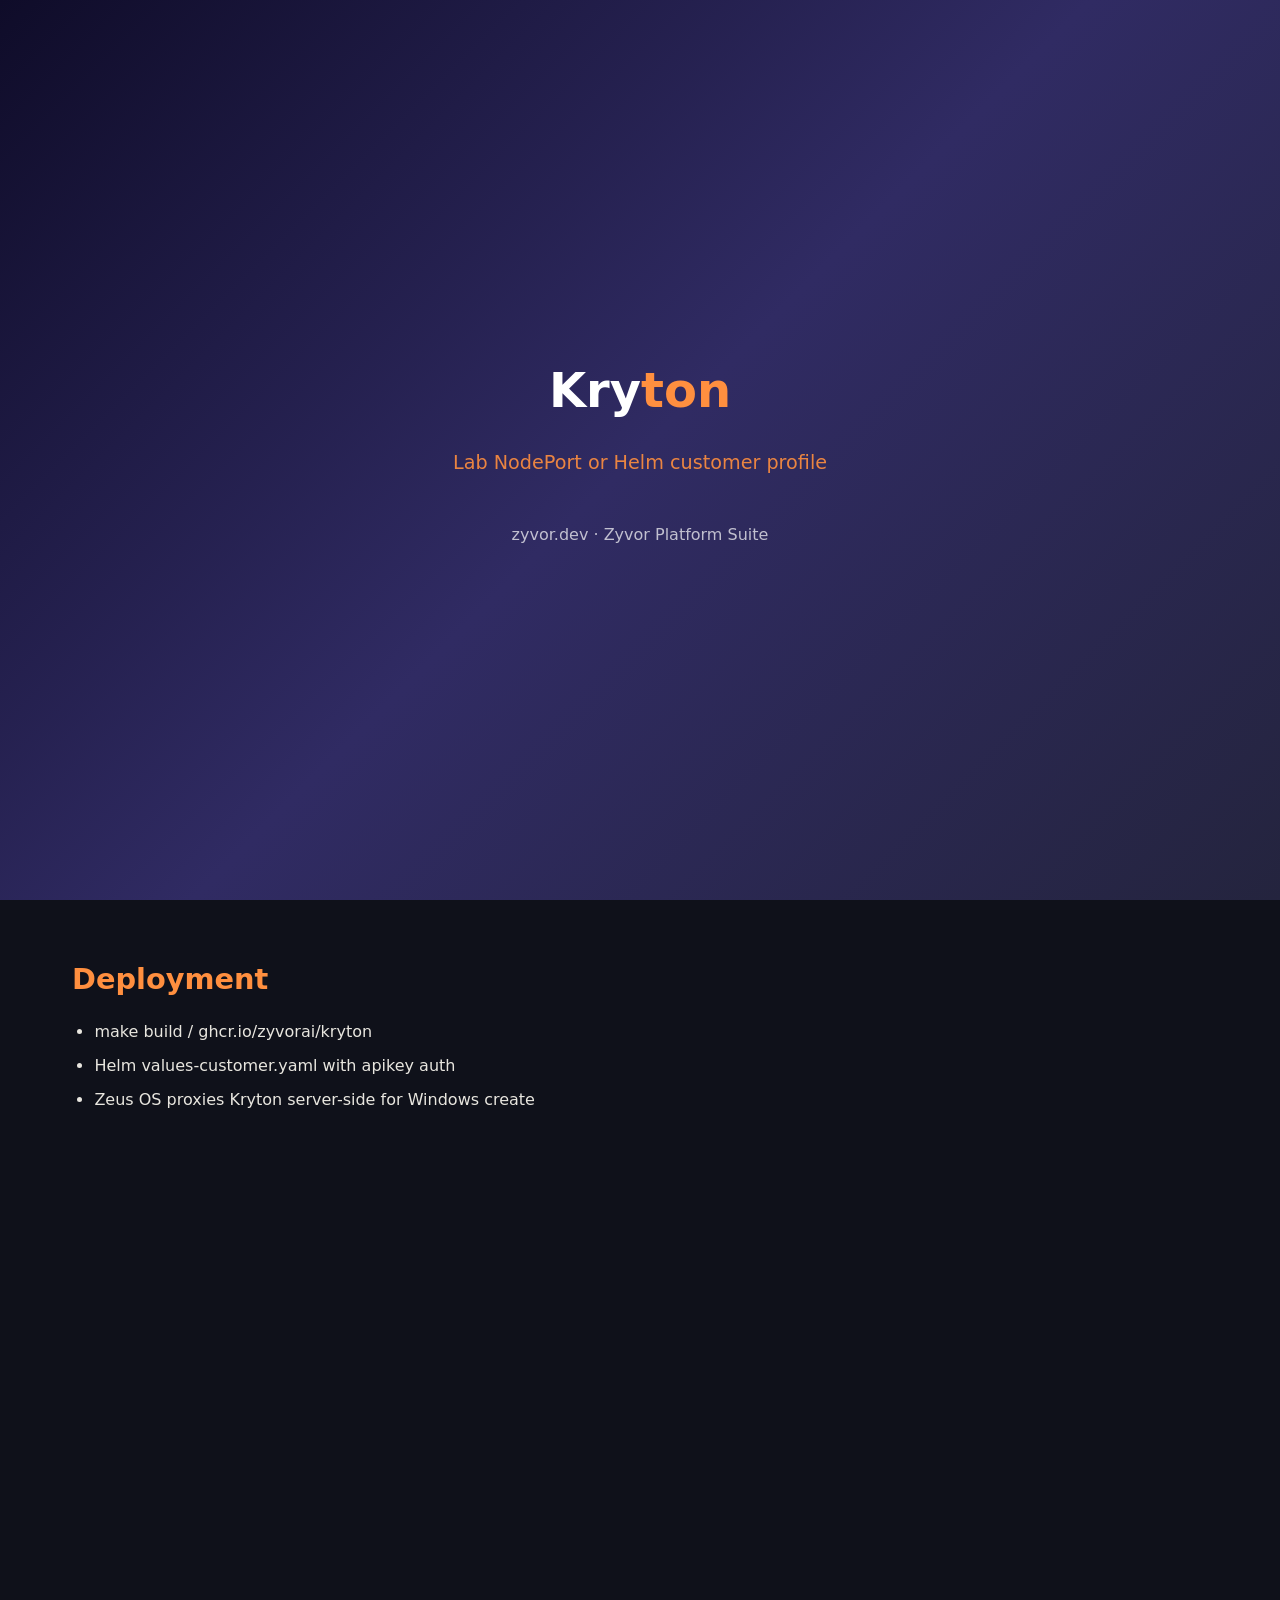
==== docs/client-presentations/03-kryton-deployment.html @ 90d777f3 "chore: add golden host e2e ledger script and client presentation decks scripts/e2e-kryton-golden-hos" ====
<!DOCTYPE html>
<html lang="en"><head><meta charset="UTF-8"><title>Deployment</title><style>
  @page { size: A4; margin: 0; }
  * { margin: 0; padding: 0; box-sizing: border-box; }
  body { font-family: 'Segoe UI', system-ui, sans-serif; color: #1a1a2e; background: #fff; line-height: 1.6; }
  .cover { height: 100vh; background: linear-gradient(135deg, #0f0c29, #302b63, #24243e); color: #fff; display: flex; flex-direction: column; justify-content: center; align-items: center; text-align: center; page-break-after: always; }
  .cover h1 { font-size: 3em; font-weight: 800; }
  .cover h1 span { color: #ff8f3f; }
  .cover h2 { font-size: 1.2em; font-weight: 300; opacity: 0.9; margin: 1em 0; max-width: 640px; }
  .page { min-height: 100vh; padding: 56px 72px; page-break-after: always; background: #0f111a; color: #e8e6df; }
  h2 { font-size: 1.8em; margin-bottom: 0.6em; color: #ff8f3f; }
  ul { margin: 1em 0 0 1.4em; }
  li { margin-bottom: 0.5em; }
</style></head>
<body>
<div class="cover"><h1>Kry<span>ton</span></h1><h2>Lab NodePort or Helm customer profile</h2><p style="opacity:0.7;margin-top:1.5em">zyvor.dev · Zyvor Platform Suite</p></div>
<div class="page"><h2>Deployment</h2><ul><li>make build / ghcr.io/zyvorai/kryton</li><li>Helm values-customer.yaml with apikey auth</li><li>Zeus OS proxies Kryton server-side for Windows create</li></ul></div>
</body></html>
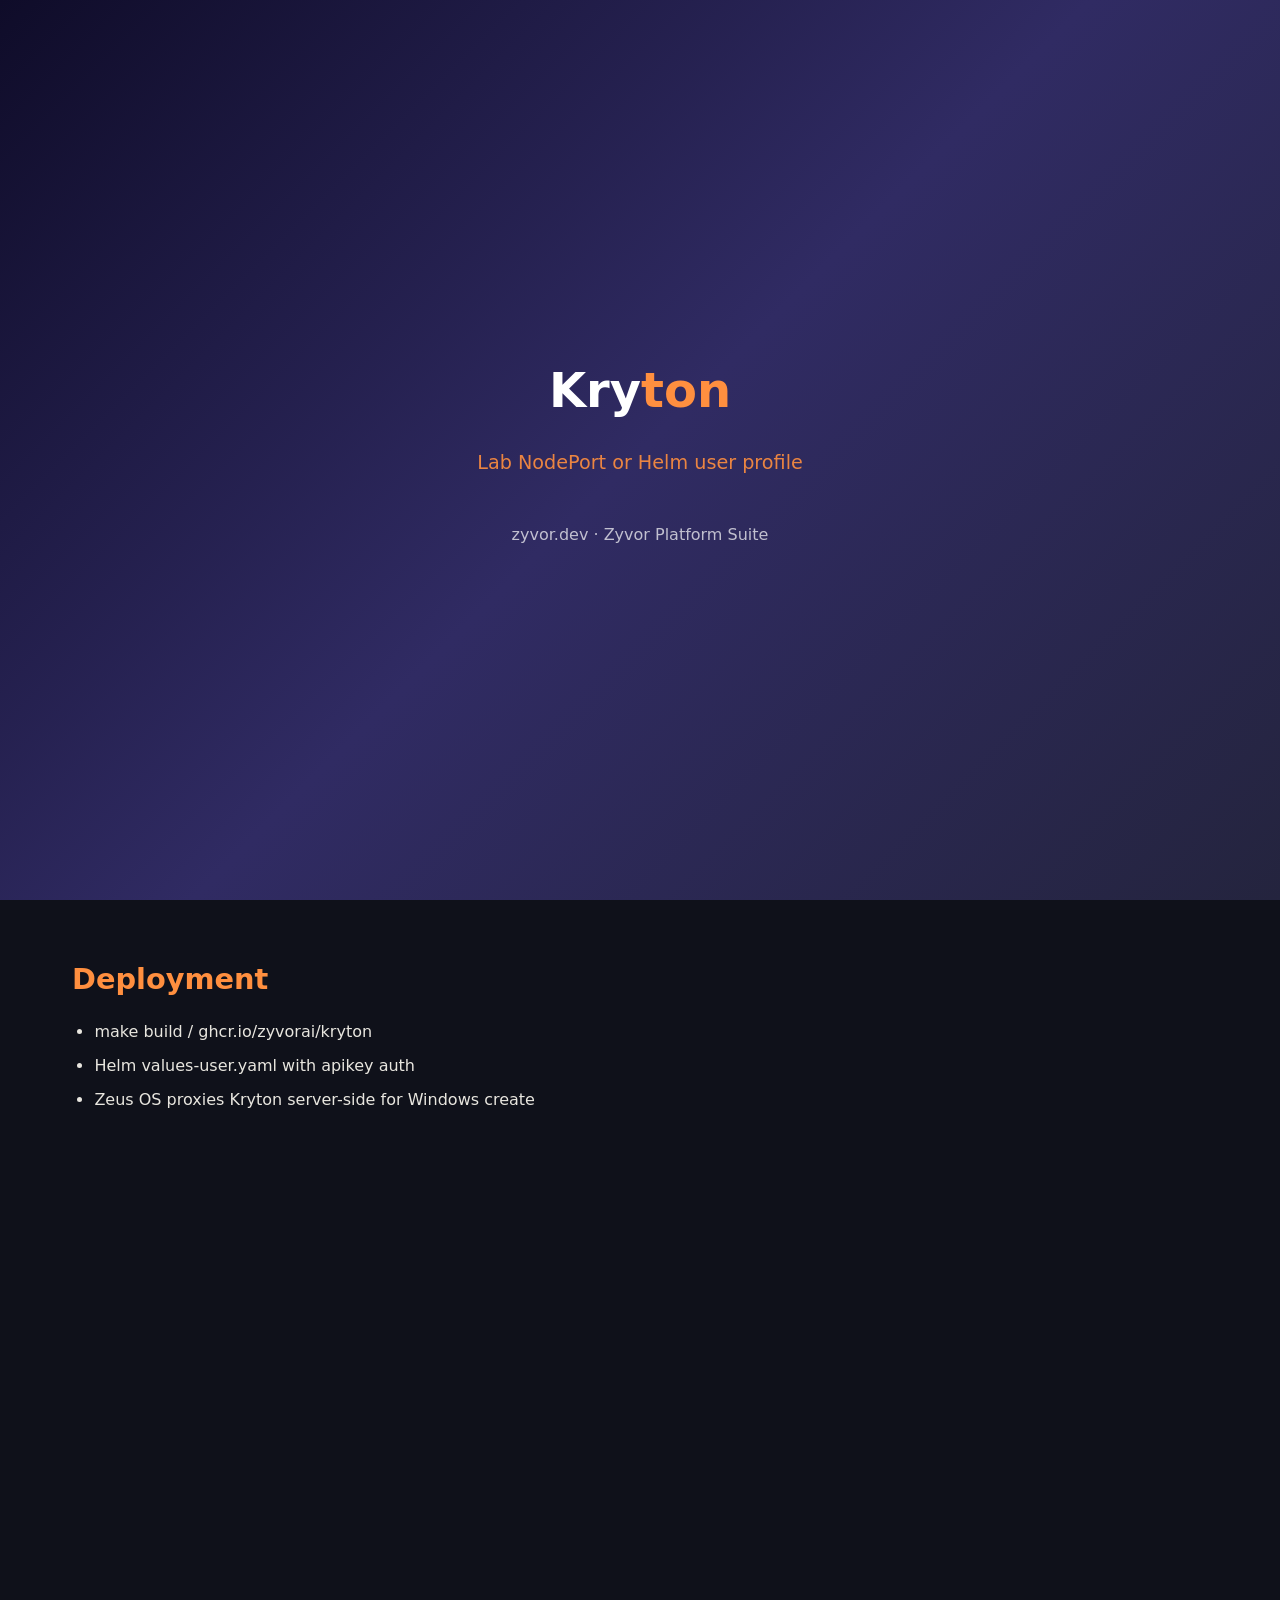
==== commit 7a8f901e: "Rename customer docs and wording to users. Align manuals, feature guides, and packaging helpers on d" ====
--- a/docs/client-presentations/03-kryton-deployment.html
+++ b/docs/client-presentations/03-kryton-deployment.html
@@ -13,6 +13,6 @@
   li { margin-bottom: 0.5em; }
 </style></head>
 <body>
-<div class="cover"><h1>Kry<span>ton</span></h1><h2>Lab NodePort or Helm customer profile</h2><p style="opacity:0.7;margin-top:1.5em">zyvor.dev · Zyvor Platform Suite</p></div>
-<div class="page"><h2>Deployment</h2><ul><li>make build / ghcr.io/zyvorai/kryton</li><li>Helm values-customer.yaml with apikey auth</li><li>Zeus OS proxies Kryton server-side for Windows create</li></ul></div>
+<div class="cover"><h1>Kry<span>ton</span></h1><h2>Lab NodePort or Helm user profile</h2><p style="opacity:0.7;margin-top:1.5em">zyvor.dev · Zyvor Platform Suite</p></div>
+<div class="page"><h2>Deployment</h2><ul><li>make build / ghcr.io/zyvorai/kryton</li><li>Helm values-user.yaml with apikey auth</li><li>Zeus OS proxies Kryton server-side for Windows create</li></ul></div>
 </body></html>
